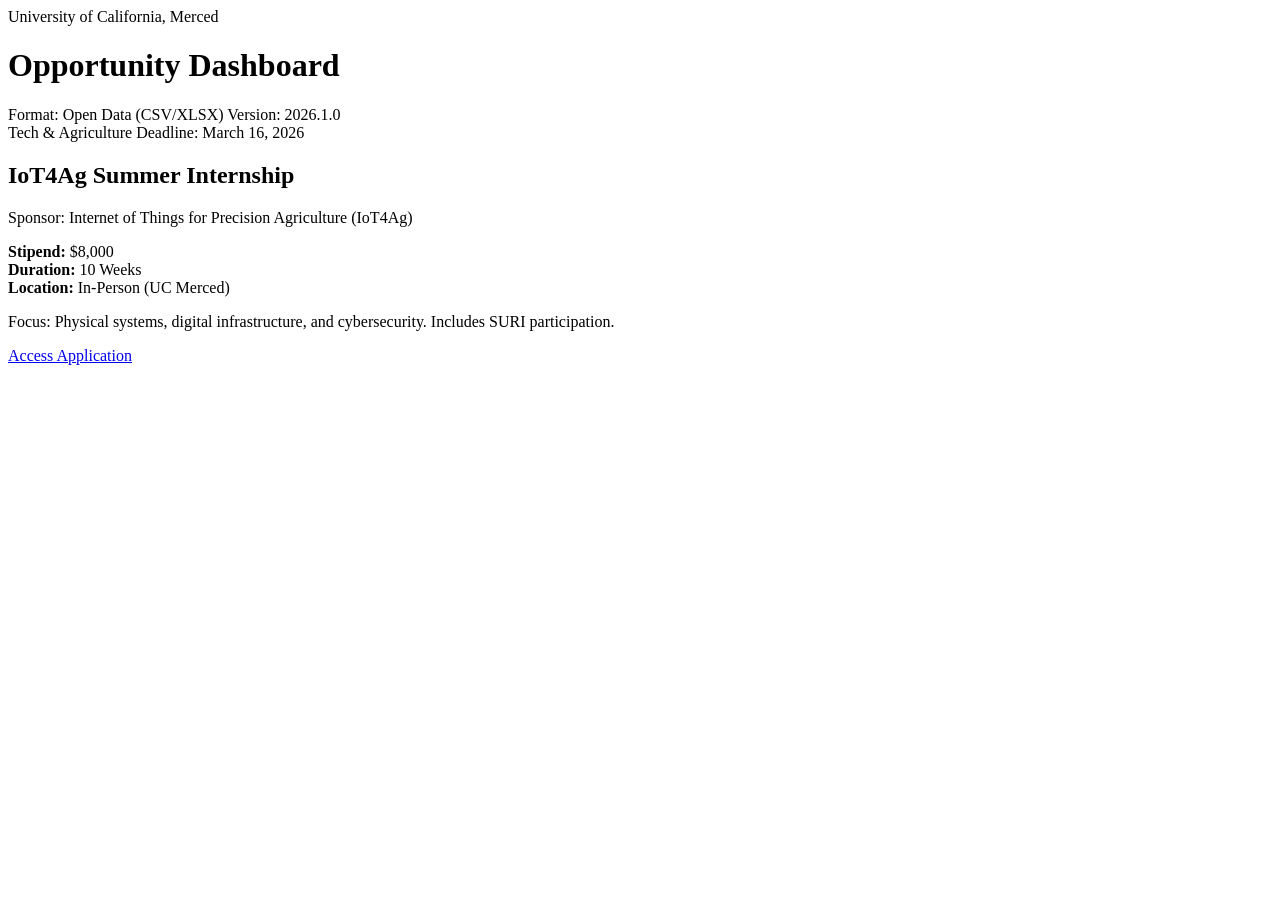
==== index.html @ 31bc731b "Add initial index.html for Student Opportunity Dashboard" ====
<!DOCTYPE html>
<html lang="en">
<head>
    <meta charset="UTF-8">
    <meta name="viewport" content="width=device-width, initial-scale=1.0">
    <link rel="stylesheet" href="style.css">
    <link href="https://fonts.googleapis.com/css2?family=Montserrat:wght@700&family=Open+Sans&display=swap" rel="stylesheet">
    <title>UC Merced | Student Opportunity Dashboard</title>
</head>
<body>
    <header class="ucm-header">
        <div class="ucm-container">
            <span class="brand-accent">University of California, Merced</span>
            <h1>Opportunity Dashboard</h1>
            <nav class="metadata-info">
                <span>Format: Open Data (CSV/XLSX)</span>
                <span>Version: 2026.1.0</span>
            </nav>
        </div>
    </header>

    <main class="ucm-container">
        <div id="opportunity-grid">
            <article class="opportunity-card">
                <header class="card-meta">
                    <span class="field-tag">Tech & Agriculture</span>
                    <span class="date-tag">Deadline: March 16, 2026</span>
                </header>
                <h2>IoT4Ag Summer Internship</h2>
                <p class="sponsor-text">Sponsor: Internet of Things for Precision Agriculture (IoT4Ag)</p>
                
                <div class="data-points">
                    <div class="data-item"><strong>Stipend:</strong> $8,000</div>
                    <div class="data-item"><strong>Duration:</strong> 10 Weeks</div>
                    <div class="data-item"><strong>Location:</strong> In-Person (UC Merced)</div>
                </div>

                <p class="description">Focus: Physical systems, digital infrastructure, and cybersecurity. Includes SURI participation.</p>
                <a href="#" class="btn-primary">Access Application</a>
            </article>
        </div>
    </main>
</body>
</html>
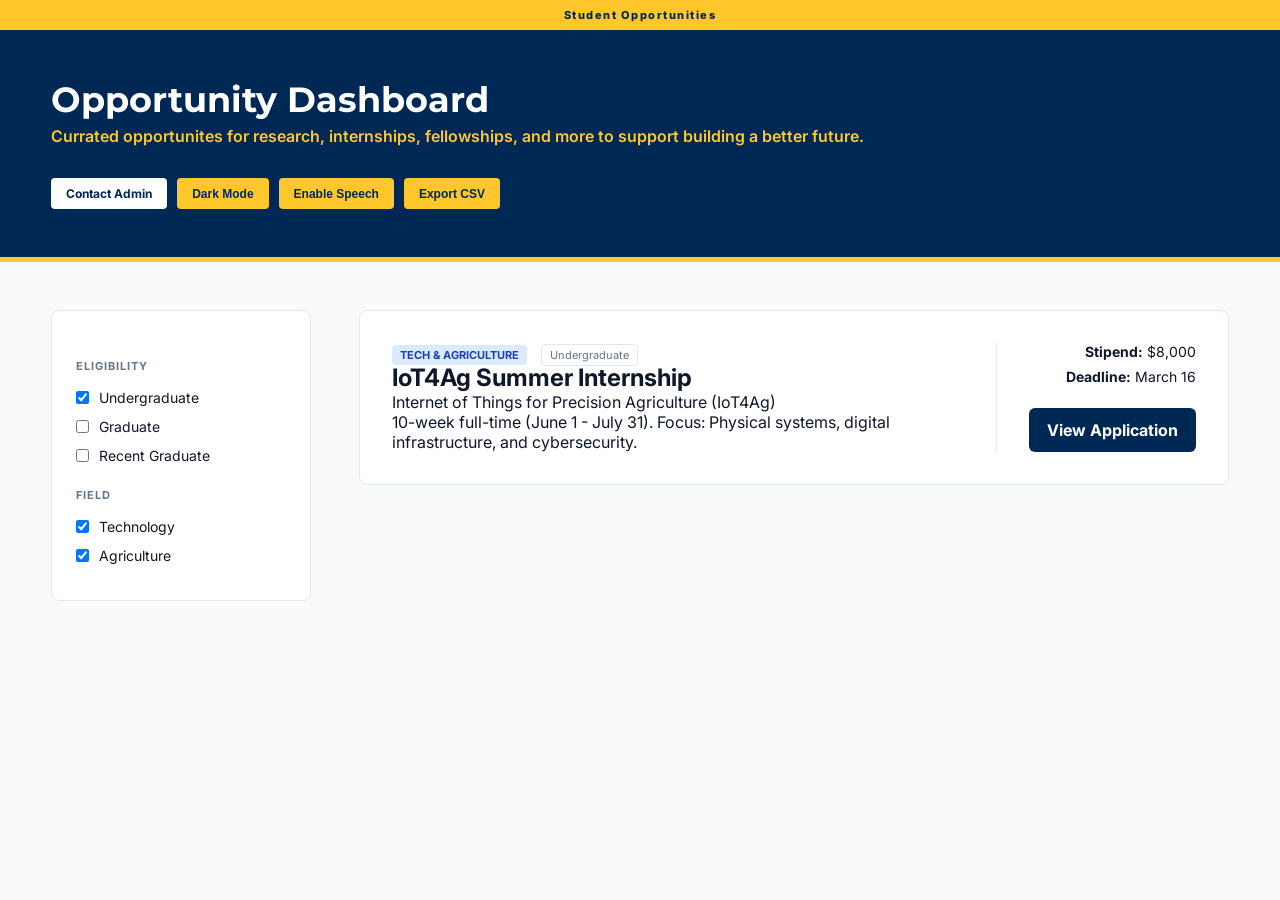
==== commit 24db06d5: "updated file format" ====
--- a/index.html
+++ b/index.html
@@ -4,41 +4,66 @@
     <meta charset="UTF-8">
     <meta name="viewport" content="width=device-width, initial-scale=1.0">
     <link rel="stylesheet" href="style.css">
-    <link href="https://fonts.googleapis.com/css2?family=Montserrat:wght@700&family=Open+Sans&display=swap" rel="stylesheet">
-    <title>UC Merced | Student Opportunity Dashboard</title>
+    <script src="app.js" defer></script>
+
+    <link rel="stylesheet" href="C:/Users/Documents/style.css">
+    <link href="https://fonts.googleapis.com/css2?family=Inter:wght@400;500;600;700&family=Montserrat:wght@700&display=swap" rel="stylesheet">
+    <title>Opportunity Dashboard | 2026</title>
+    
 </head>
 <body>
-    <header class="ucm-header">
-        <div class="ucm-container">
-            <span class="brand-accent">University of California, Merced</span>
-            <h1>Opportunity Dashboard</h1>
-            <nav class="metadata-info">
-                <span>Format: Open Data (CSV/XLSX)</span>
-                <span>Version: 2026.1.0</span>
-            </nav>
+    <div class="logo-bar">Student Opportunities</div>
+
+    <header class="ucm-hero-block">
+        <div class="container hero-flex">
+            <div class="title-section">
+                <h1>Opportunity Dashboard</h1>
+                <p class="curated-text">Currated opportunites for research, internships, fellowships, and more to support building a better future.</p>
+            </div>
+            <div class="a11y-toolbar">
+                <a href="mailto:admin@ucmerced.edu" class="btn-a11y contact-btn">Contact Admin</a>
+                <button onclick="toggleDarkMode()" id="theme-btn" class="btn-a11y">Dark Mode</button>
+                <button onclick="toggleSpeech()" id="speech-btn" class="btn-a11y">Enable Speech</button>
+                <button onclick="exportToCSV()" class="btn-a11y">Export CSV</button>
+            </div>
         </div>
     </header>
 
-    <main class="ucm-container">
-        <div id="opportunity-grid">
-            <article class="opportunity-card">
-                <header class="card-meta">
-                    <span class="field-tag">Tech & Agriculture</span>
-                    <span class="date-tag">Deadline: March 16, 2026</span>
-                </header>
-                <h2>IoT4Ag Summer Internship</h2>
-                <p class="sponsor-text">Sponsor: Internet of Things for Precision Agriculture (IoT4Ag)</p>
-                
-                <div class="data-points">
-                    <div class="data-item"><strong>Stipend:</strong> $8,000</div>
-                    <div class="data-item"><strong>Duration:</strong> 10 Weeks</div>
-                    <div class="data-item"><strong>Location:</strong> In-Person (UC Merced)</div>
+    <div class="container dashboard-wrapper">
+        <aside class="filter-card">
+            <h2 class="filter-title">Eligibility</h2>
+            <div class="filter-group">
+                <label class="checkbox-item"><input type="checkbox" checked> Undergraduate</label>
+                <label class="checkbox-item"><input type="checkbox"> Graduate</label>
+                <label class="checkbox-item"><input type="checkbox"> Recent Graduate</label>
+            </div>
+            <h2 class="filter-title">Field</h2>
+            <div class="filter-group">
+                <label class="checkbox-item"><input type="checkbox" checked> Technology</label>
+                <label class="checkbox-item"><input type="checkbox" checked> Agriculture</label>
+            </div>
+        </aside>
+
+        <main class="dashboard-grid" id="opportunity-grid">
+            <article class="listing-item">
+                <div class="listing-content">
+                    <header class="card-meta">
+                        <span class="badge-field">Tech & Agriculture</span>
+                        <span class="badge-eligibility">Undergraduate</span>
+                    </header>
+                    <h2>IoT4Ag Summer Internship</h2>
+                    <p class="sponsor-text">Internet of Things for Precision Agriculture (IoT4Ag)</p>
+                    <p class="description">10-week full-time (June 1 - July 31). Focus: Physical systems, digital infrastructure, and cybersecurity.</p>
                 </div>
+                <div class="listing-stats">
+                    <div class="stat-box"><strong>Stipend:</strong> $8,000</div>
+                    <div class="stat-box"><strong>Deadline:</strong> March 16</div>
+                    <a href="https://docs.google.com/forms/d/e/1FAIpQLSdj4mJHtILeo9b-ul_5t8roi2idBShMqdCRdTpRMwnGfNZ5-Q/viewform" class="btn-primary" target="_blank">View Application</a>
+                </div>
+            </article>
+        </main>
+    </div>
 
-                <p class="description">Focus: Physical systems, digital infrastructure, and cybersecurity. Includes SURI participation.</p>
-                <a href="#" class="btn-primary">Access Application</a>
-            </article>
-        </div>
-    </main>
+    <script src="app.js"></script>
 </body>
-</html>
+</html>
--- a/style.css
+++ b/style.css
@@ -0,0 +1,135 @@
+:root {
+    --u-blue: #002855;
+    --u-gold: #FFC72C;
+    --bg-page: #F8FAFC;
+    --white: #FFFFFF;
+    --text: #0F172A;
+    --border: #E2E8F0;
+}
+
+body.dark-mode {
+    --bg-page: #0B0E14;
+    --white: #1C2128;
+    --text: #F8FAFC;
+    --border: #30363D;
+}
+
+* { box-sizing: border-box; margin: 0; padding: 0; }
+
+body {
+    font-family: 'Inter', sans-serif;
+    background-color: var(--bg-page);
+    color: var(--text);
+    transition: background 0.3s ease;
+}
+
+.logo-bar {
+    background: var(--u-gold);
+    color: var(--u-blue);
+    padding: 8px 5%;
+    font-size: 11px;
+    font-weight: 800;
+    letter-spacing: 1.5px;
+    text-align: center;
+}
+
+.ucm-hero-block {
+    background: var(--u-blue);
+    color: white;
+    padding: 3rem 0;
+    border-bottom: 5px solid var(--u-gold);
+}
+
+.container { width: 92%; max-width: 1300px; margin: 0 auto; }
+
+.hero-flex {
+    display: flex;
+    justify-content: space-between;
+    align-items: flex-end;
+    flex-wrap: wrap;
+    gap: 2rem;
+}
+
+.title-section h1 { font-family: 'Montserrat', sans-serif; font-size: 2.2rem; margin: 0; }
+.curated-text { color: var(--u-gold); font-weight: 600; margin-top: 5px; }
+
+.a11y-toolbar { display: flex; gap: 10px; flex-wrap: wrap; }
+
+.btn-a11y {
+    background: var(--u-gold);
+    color: var(--u-blue);
+    border: none;
+    padding: 8px 15px;
+    font-weight: 700;
+    font-size: 0.75rem;
+    border-radius: 4px;
+    cursor: pointer;
+    text-decoration: none;
+}
+
+.contact-btn { background: white; }
+
+.dashboard-wrapper {
+    display: flex;
+    flex-direction: column;
+    gap: 3rem;
+    padding: 3rem 0;
+}
+
+@media (min-width: 992px) {
+    .dashboard-wrapper { flex-direction: row; align-items: flex-start; }
+}
+
+.filter-card {
+    background: var(--white);
+    border: 1px solid var(--border);
+    padding: 1.5rem;
+    border-radius: 8px;
+    flex: 0 0 260px;
+    position: sticky;
+    top: 20px;
+}
+
+.filter-title {
+    font-size: 11px;
+    text-transform: uppercase;
+    letter-spacing: 1px;
+    color: #64748B;
+    margin: 1.5rem 0 1rem;
+}
+
+.checkbox-item { display: flex; align-items: center; gap: 10px; margin-bottom: 12px; font-size: 14px; cursor: pointer; }
+
+/* EA-Style Listing Item */
+.listing-item {
+    background: var(--white);
+    border: 1px solid var(--border);
+    border-radius: 8px;
+    padding: 2rem;
+    margin-bottom: 1.5rem;
+    display: flex;
+    justify-content: space-between;
+    transition: transform 0.2s, box-shadow 0.2s;
+}
+
+.listing-item:hover { transform: translateY(-2px); box-shadow: 0 10px 15px -3px rgba(0,0,0,0.1); border-color: var(--u-gold); }
+
+.listing-content { flex: 1; padding-right: 2rem; }
+
+.badge-field { background: #DBEAFE; color: #1E40AF; padding: 3px 8px; border-radius: 4px; font-size: 11px; font-weight: 700; text-transform: uppercase; }
+.badge-eligibility { border: 1px solid var(--border); color: #64748B; padding: 3px 8px; border-radius: 4px; font-size: 11px; margin-left: 10px; }
+
+.listing-stats { flex: 0 0 200px; text-align: right; border-left: 1px solid var(--border); padding-left: 2rem; display: flex; flex-direction: column; justify-content: center; }
+
+.stat-box { font-size: 14px; margin-bottom: 8px; }
+
+.btn-primary {
+    background: var(--u-blue);
+    color: white;
+    text-decoration: none;
+    padding: 12px;
+    text-align: center;
+    border-radius: 6px;
+    font-weight: 700;
+    margin-top: 15px;
+}
